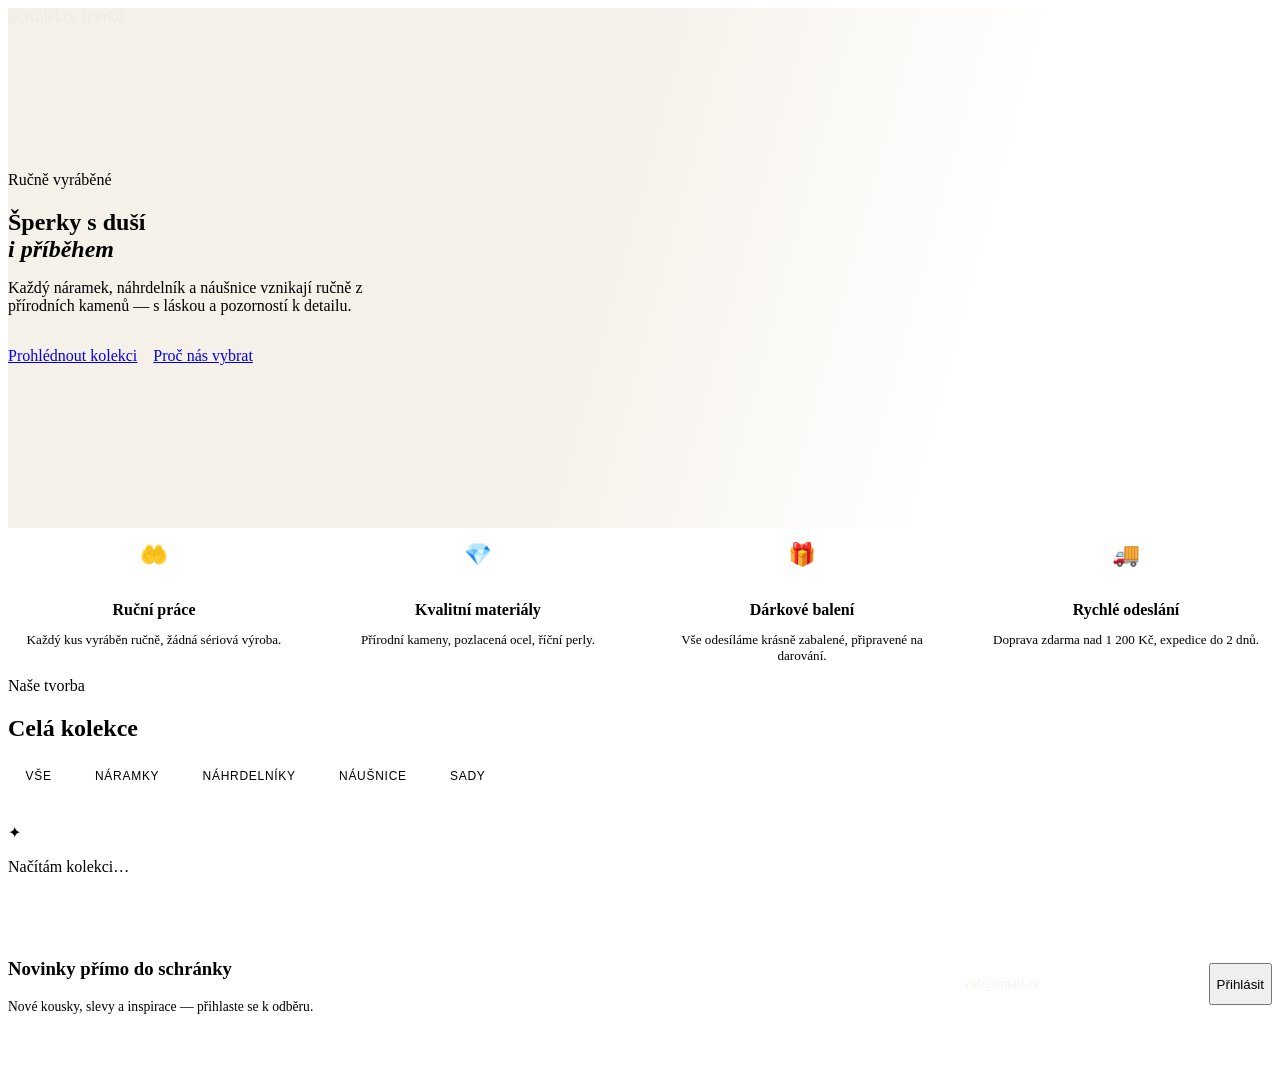
==== index.html @ 56732e5f "Add files via upload" ====
<!DOCTYPE html>
<html lang="cs">
<head>
  <meta charset="UTF-8">
  <meta name="viewport" content="width=device-width, initial-scale=1.0">
  <title>Korálky &amp; Šperky — Ručně vyráběné šperky</title>
  <meta name="description" content="Ručně vyráběné šperky z přírodních kamenů. Náramky, náhrdelníky, náušnice a sady.">
  <link rel="stylesheet" href="style.css">
  <style>
    /* ── Hero ── */
    .hero {
      position: relative;
      overflow: hidden;
      background: var(--sand);
      min-height: 520px;
      display: flex;
      align-items: center;
    }
    .hero::before {
      content: '';
      position: absolute;
      inset: 0;
      background: linear-gradient(105deg, rgba(245,240,232,.96) 45%, transparent 75%);
      z-index: 1;
    }
    .hero__bg {
      position: absolute;
      inset: 0;
      width: 100%; height: 100%;
      object-fit: cover;
      object-position: center right;
      opacity: .7;
    }
    .hero__content {
      position: relative;
      z-index: 2;
      max-width: 520px;
    }
    .hero__content h1 { margin-bottom: 1rem; }
    .hero__content p  { font-size: 1rem; margin-bottom: 2rem; max-width: 380px; }
    .hero__actions    { display: flex; gap: 1rem; flex-wrap: wrap; }

    /* ── Proč my ── */
    .why-grid {
      display: grid;
      grid-template-columns: repeat(auto-fit, minmax(200px, 1fr));
      gap: 2rem;
      text-align: center;
    }
    .why-item__icon {
      width: 52px; height: 52px;
      background: var(--sand);
      border-radius: 50%;
      display: flex; align-items: center; justify-content: center;
      margin: 0 auto 1rem;
      font-size: 1.4rem;
    }
    .why-item h4 { font-family: var(--font-serif); margin-bottom: .4rem; }
    .why-item p  { font-size: .82rem; color: var(--text-light); }

    /* ── Filters ── */
    .filters {
      display: flex;
      gap: .5rem;
      flex-wrap: wrap;
      margin-bottom: 2rem;
    }
    .filter-btn {
      padding: .45rem 1.1rem;
      border-radius: 2rem;
      border: 1px solid var(--border);
      background: var(--white);
      font-size: .75rem;
      font-weight: 500;
      letter-spacing: .06em;
      text-transform: uppercase;
      color: var(--text-mid);
      cursor: pointer;
      transition: all var(--transition);
    }
    .filter-btn:hover,
    .filter-btn.active {
      background: var(--gold);
      border-color: var(--gold);
      color: var(--white);
    }

    /* ── Out-of-stock overlay ── */
    .product-card--soldout .product-card__img::after {
      content: 'Vyprodáno';
      position: absolute;
      inset: 0;
      background: rgba(44,36,24,.45);
      display: flex; align-items: center; justify-content: center;
      color: var(--cream);
      font-size: .8rem;
      font-weight: 500;
      letter-spacing: .1em;
      text-transform: uppercase;
    }
    .product-card--soldout .btn { opacity: .5; cursor: not-allowed; pointer-events: none; }

    /* ── Newsletter strip ── */
    .newsletter {
      background: var(--text);
      color: var(--cream);
      padding: 3rem 0;
    }
    .newsletter-inner {
      display: flex;
      align-items: center;
      justify-content: space-between;
      gap: 2rem;
      flex-wrap: wrap;
    }
    .newsletter h3 { font-family: var(--font-serif); color: var(--sand); }
    .newsletter p  { color: var(--text-light); font-size: .85rem; }
    .newsletter-form {
      display: flex;
      gap: .5rem;
      flex-wrap: wrap;
    }
    .newsletter-form input {
      padding: .75rem 1rem;
      border: 1px solid rgba(255,255,255,.15);
      border-radius: var(--radius);
      background: rgba(255,255,255,.08);
      color: var(--cream);
      font-family: var(--font-sans);
      font-size: .85rem;
      min-width: 220px;
    }
    .newsletter-form input::placeholder { color: rgba(232,220,200,.4); }
    .newsletter-form input:focus {
      outline: none;
      border-color: var(--gold);
    }
  </style>
</head>
<body>

  <!-- Header (inject) -->
  <div id="site-header"></div>

  <main>
    <!-- Hero -->
    <section class="hero">
      <img class="hero__bg"
           src="https://images.unsplash.com/photo-1617038260897-41a1f14a8ca0?w=1200&q=80"
           alt="Kolekce šperků">
      <div class="container">
        <div class="hero__content">
          <span class="section-label">Ručně vyráběné</span>
          <h1>Šperky s&nbsp;duší<br><em>i příběhem</em></h1>
          <p>Každý náramek, náhrdelník a náušnice vznikají ručně z přírodních kamenů
             — s láskou a pozorností k&nbsp;detailu.</p>
          <div class="hero__actions">
            <a href="#kolekce" class="btn btn-primary btn-lg">Prohlédnout kolekci</a>
            <a href="#proc-my" class="btn btn-outline btn-lg">Proč nás vybrat</a>
          </div>
        </div>
      </div>
    </section>

    <!-- Proč my -->
    <section class="section--sm" id="proc-my" style="background:var(--white);">
      <div class="container">
        <div class="why-grid">
          <div class="why-item">
            <div class="why-item__icon">🤲</div>
            <h4>Ruční práce</h4>
            <p>Každý kus vyráběn ručně, žádná sériová výroba.</p>
          </div>
          <div class="why-item">
            <div class="why-item__icon">💎</div>
            <h4>Kvalitní materiály</h4>
            <p>Přírodní kameny, pozlacená ocel, říční perly.</p>
          </div>
          <div class="why-item">
            <div class="why-item__icon">🎁</div>
            <h4>Dárkové balení</h4>
            <p>Vše odesíláme krásně zabalené, připravené na darování.</p>
          </div>
          <div class="why-item">
            <div class="why-item__icon">🚚</div>
            <h4>Rychlé odeslání</h4>
            <p>Doprava zdarma nad 1 200 Kč, expedice do 2 dnů.</p>
          </div>
        </div>
      </div>
    </section>

    <!-- Kolekce -->
    <section class="section" id="kolekce">
      <div class="container">
        <div class="text-center mb-3">
          <span class="section-label">Naše tvorba</span>
          <h2>Celá kolekce</h2>
        </div>

        <!-- Filtry -->
        <div class="filters" id="filters">
          <button class="filter-btn active" data-filter="all">Vše</button>
          <button class="filter-btn" data-filter="Náramky">Náramky</button>
          <button class="filter-btn" data-filter="Náhrdelníky">Náhrdelníky</button>
          <button class="filter-btn" data-filter="Náušnice">Náušnice</button>
          <button class="filter-btn" data-filter="Sady">Sady</button>
        </div>

        <!-- Grid -->
        <div class="product-grid" id="product-grid">
          <div class="empty-state">
            <div class="empty-state__icon">✦</div>
            <p>Načítám kolekci…</p>
          </div>
        </div>
      </div>
    </section>

    <!-- Newsletter -->
    <section class="newsletter">
      <div class="container">
        <div class="newsletter-inner">
          <div>
            <h3>Novinky přímo do schránky</h3>
            <p>Nové kousky, slevy a inspirace — přihlaste se k odběru.</p>
          </div>
          <form class="newsletter-form" onsubmit="handleNewsletter(event)">
            <input type="email" placeholder="váš@email.cz" required>
            <button type="submit" class="btn btn-primary">Přihlásit</button>
          </form>
        </div>
      </div>
    </section>
  </main>

  <!-- Footer (inject) -->
  <div id="site-footer"></div>

  <script src="script.js"></script>
  <script>
    /* ── Inicializace kolekce ─────────────────────────────── */
    let allProducts = [];
    let activeFilter = 'all';

    async function initShop() {
      allProducts = await loadProducts();
      renderGrid(allProducts);
      initFilters();
    }

    function renderGrid(products) {
      const grid = document.getElementById('product-grid');
      if (!products.length) {
        grid.innerHTML = `
          <div class="empty-state" style="grid-column:1/-1">
            <div class="empty-state__icon">🔍</div>
            <h3>Žádné produkty nenalezeny</h3>
            <p>Zkuste jiný filtr.</p>
          </div>`;
        return;
      }

      grid.innerHTML = products.map(p => {
        const soldout = !p.inStock ? ' product-card--soldout' : '';
        const badge = p.badge
          ? `<span class="product-card__badge">${p.badge}</span>` : '';
        const btnDisabled = !p.inStock ? 'disabled' : '';

        return `
          <article class="product-card${soldout}">
            <a href="product.html?id=${p.id}" class="product-card__img">
              ${badge}
              <img src="${p.images?.[0] || 'img/placeholder.jpg'}"
                   alt="${p.name}" loading="lazy">
            </a>
            <div class="product-card__body">
              <p class="product-card__category">${p.category || ''}</p>
              <h3 class="product-card__name">
                <a href="product.html?id=${p.id}">${p.name}</a>
              </h3>
              <p class="product-card__price">${formatPrice(p.price)}</p>
              <button class="btn btn-primary btn-sm btn-full"
                      ${btnDisabled}
                      data-add-to-cart="${p.id}">
                ${p.inStock ? 'Do košíku' : 'Vyprodáno'}
              </button>
            </div>
          </article>`;
      }).join('');

      initProductCards();
    }

    function initFilters() {
      document.querySelectorAll('.filter-btn').forEach(btn => {
        btn.addEventListener('click', () => {
          document.querySelectorAll('.filter-btn').forEach(b => b.classList.remove('active'));
          btn.classList.add('active');
          activeFilter = btn.dataset.filter;

          const filtered = activeFilter === 'all'
            ? allProducts
            : allProducts.filter(p => p.category === activeFilter);
          renderGrid(filtered);
        });
      });
    }

    function handleNewsletter(e) {
      e.preventDefault();
      showToast('Děkujeme za přihlášení! 🌿', 'success');
      e.target.reset();
    }

    initShop();
  </script>
</body>
</html>
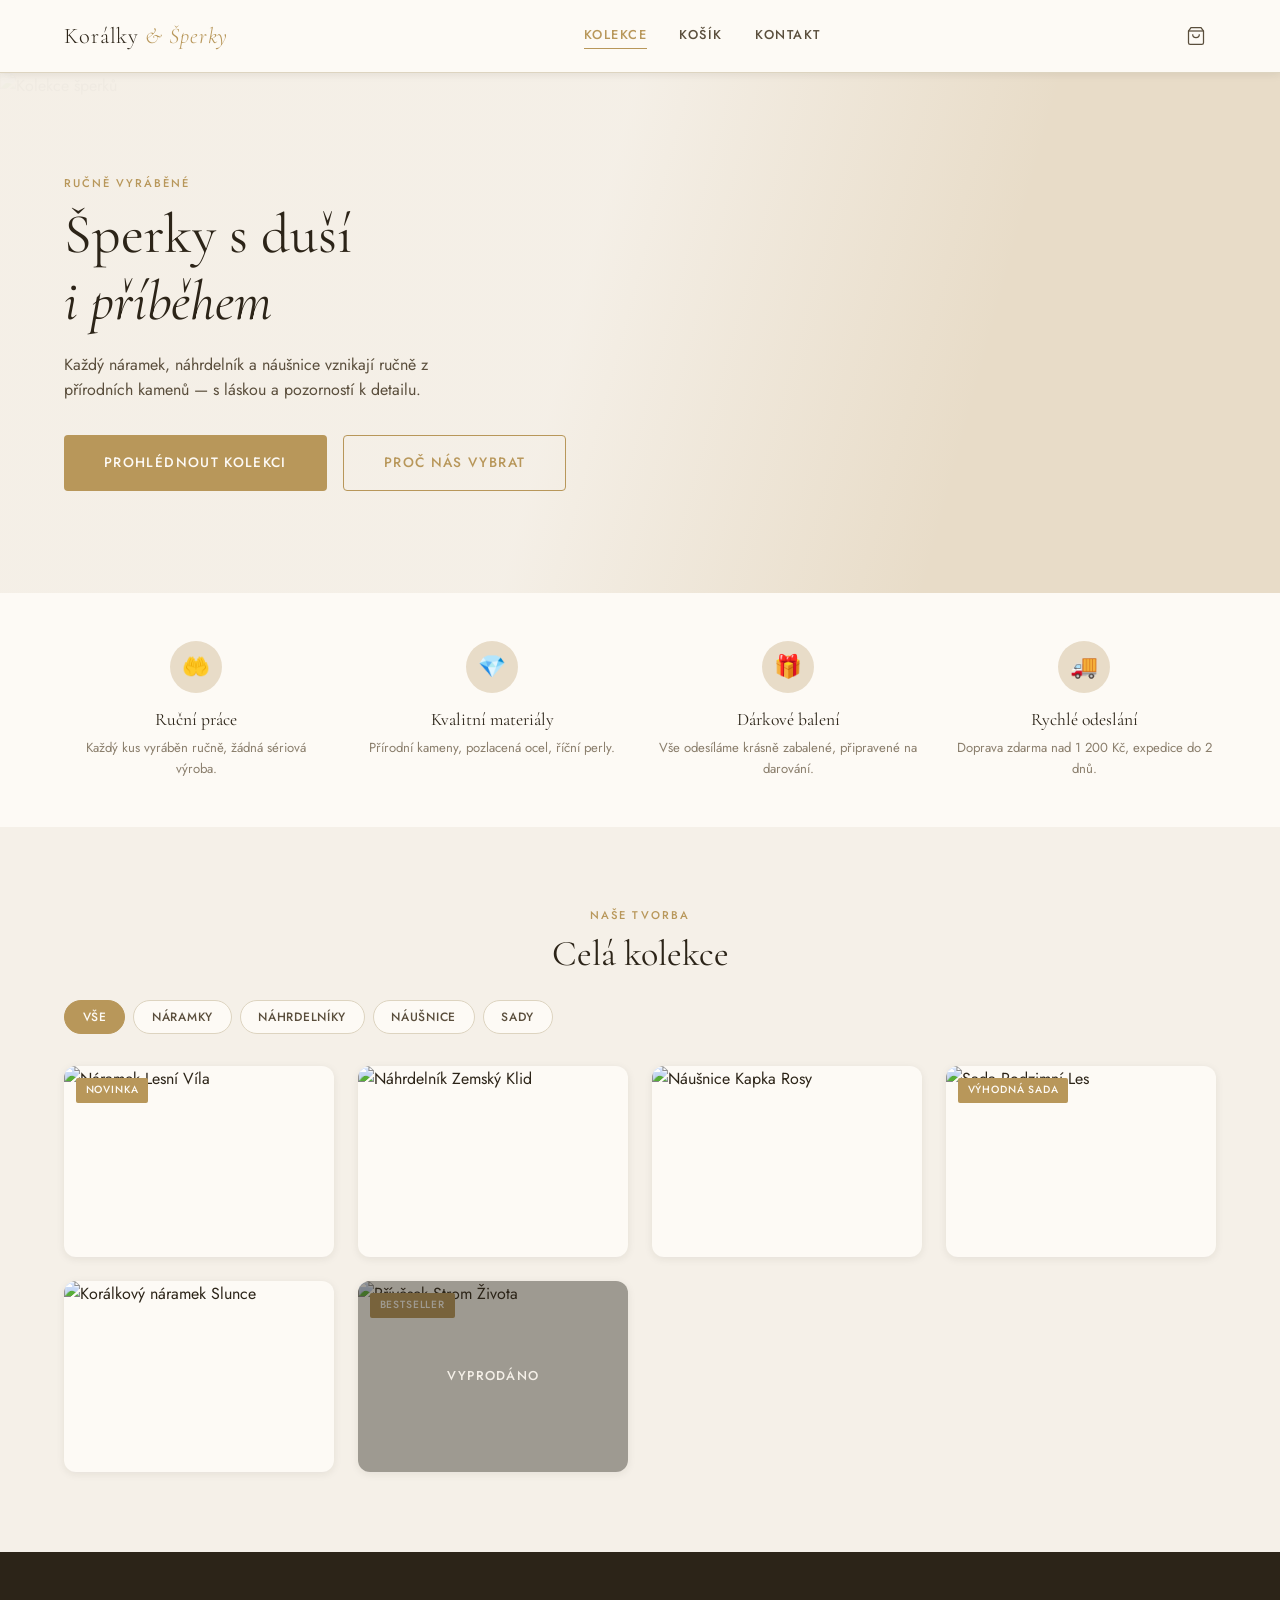
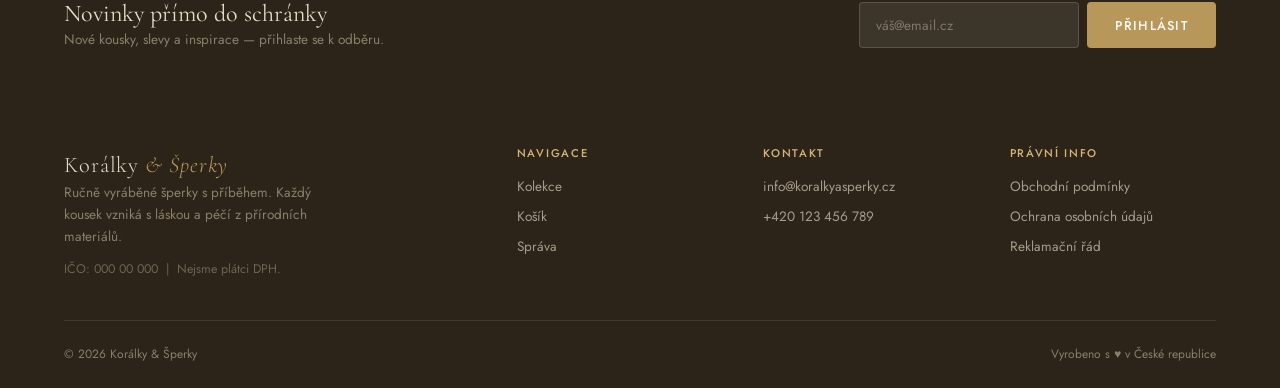
==== commit b841ed77: "Add files via upload" ====
--- a/index.html
+++ b/index.html
@@ -313,7 +313,7 @@
       e.target.reset();
     }
 
-    initShop();
+    document.addEventListener('DOMContentLoaded', initShop);
   </script>
 </body>
 </html>
--- a/style.css
+++ b/style.css
@@ -0,0 +1,633 @@
+/* ============================================================
+   KORÁLKY & ŠPERKY — Shared Stylesheet
+   Palette: cream / sand / sage-green / warm gold
+   ============================================================ */
+
+@import url('https://fonts.googleapis.com/css2?family=Cormorant+Garamond:ital,wght@0,300;0,400;0,600;1,300;1,400&family=Jost:wght@300;400;500&display=swap');
+
+/* ── CSS Variables ──────────────────────────────────────── */
+:root {
+  --cream:      #f5f0e8;
+  --sand:       #e8dcc8;
+  --sand-dark:  #d4c4a8;
+  --gold:       #b8975a;
+  --gold-light: #d4b47a;
+  --gold-dark:  #8a6e3a;
+  --sage:       #7a8c6e;
+  --sage-light: #a8b89a;
+  --text:       #2c2418;
+  --text-mid:   #5a4e3c;
+  --text-light: #8a7e6c;
+  --white:      #fdfaf5;
+  --border:     #ddd4c0;
+
+  --font-serif: 'Cormorant Garamond', Georgia, serif;
+  --font-sans:  'Jost', sans-serif;
+
+  --radius:     4px;
+  --radius-lg:  12px;
+  --shadow-sm:  0 2px 8px rgba(44,36,24,.08);
+  --shadow-md:  0 6px 24px rgba(44,36,24,.12);
+  --shadow-lg:  0 16px 48px rgba(44,36,24,.16);
+
+  --transition: .25s ease;
+  --max-w:      1200px;
+}
+
+/* ── Reset ──────────────────────────────────────────────── */
+*, *::before, *::after { box-sizing: border-box; margin: 0; padding: 0; }
+
+html { scroll-behavior: smooth; font-size: 16px; }
+
+body {
+  font-family: var(--font-sans);
+  background: var(--cream);
+  color: var(--text);
+  line-height: 1.6;
+  min-height: 100vh;
+  display: flex;
+  flex-direction: column;
+}
+
+img { display: block; max-width: 100%; }
+a  { color: inherit; text-decoration: none; }
+ul { list-style: none; }
+button { font-family: var(--font-sans); cursor: pointer; border: none; background: none; }
+
+/* ── Typography ─────────────────────────────────────────── */
+h1, h2, h3, h4 {
+  font-family: var(--font-serif);
+  font-weight: 400;
+  line-height: 1.2;
+  color: var(--text);
+}
+h1 { font-size: clamp(2rem, 5vw, 3.5rem); }
+h2 { font-size: clamp(1.5rem, 3vw, 2.25rem); }
+h3 { font-size: clamp(1.15rem, 2vw, 1.5rem); }
+h4 { font-size: 1.1rem; }
+
+p { color: var(--text-mid); font-size: .95rem; }
+
+.section-label {
+  font-family: var(--font-sans);
+  font-size: .7rem;
+  font-weight: 500;
+  letter-spacing: .18em;
+  text-transform: uppercase;
+  color: var(--gold);
+  display: block;
+  margin-bottom: .5rem;
+}
+
+/* ── Layout ─────────────────────────────────────────────── */
+.container {
+  width: 100%;
+  max-width: var(--max-w);
+  margin: 0 auto;
+  padding: 0 1.5rem;
+}
+
+main { flex: 1; }
+
+.section { padding: 5rem 0; }
+.section--sm { padding: 3rem 0; }
+
+/* ── Header ─────────────────────────────────────────────── */
+.site-header {
+  position: sticky;
+  top: 0;
+  z-index: 100;
+  background: var(--white);
+  border-bottom: 1px solid var(--border);
+  box-shadow: var(--shadow-sm);
+}
+
+.header-inner {
+  display: flex;
+  align-items: center;
+  justify-content: space-between;
+  height: 72px;
+  gap: 2rem;
+}
+
+.logo {
+  font-family: var(--font-serif);
+  font-size: 1.4rem;
+  font-weight: 300;
+  color: var(--text);
+  letter-spacing: .04em;
+  white-space: nowrap;
+}
+.logo span { color: var(--gold); font-style: italic; }
+
+.main-nav { display: flex; gap: 2rem; }
+
+.main-nav a {
+  font-size: .8rem;
+  font-weight: 500;
+  letter-spacing: .12em;
+  text-transform: uppercase;
+  color: var(--text-mid);
+  transition: color var(--transition);
+  position: relative;
+  padding-bottom: 2px;
+}
+.main-nav a::after {
+  content: '';
+  position: absolute;
+  bottom: -2px; left: 0;
+  width: 0; height: 1px;
+  background: var(--gold);
+  transition: width var(--transition);
+}
+.main-nav a:hover,
+.main-nav a.active { color: var(--gold); }
+.main-nav a:hover::after,
+.main-nav a.active::after { width: 100%; }
+
+.header-actions { display: flex; align-items: center; gap: 1rem; }
+
+.icon-btn {
+  width: 40px; height: 40px;
+  border-radius: 50%;
+  display: flex; align-items: center; justify-content: center;
+  color: var(--text-mid);
+  transition: background var(--transition), color var(--transition);
+  position: relative;
+}
+.icon-btn:hover { background: var(--sand); color: var(--gold); }
+
+.cart-count {
+  position: absolute;
+  top: 2px; right: 2px;
+  width: 16px; height: 16px;
+  background: var(--gold);
+  color: var(--white);
+  border-radius: 50%;
+  font-size: .6rem;
+  font-weight: 500;
+  display: none;
+  align-items: center;
+  justify-content: center;
+}
+.cart-count.visible { display: flex; }
+
+/* ── Footer ─────────────────────────────────────────────── */
+.site-footer {
+  background: var(--text);
+  color: var(--sand);
+  padding: 3rem 0 1.5rem;
+  margin-top: auto;
+}
+
+.footer-grid {
+  display: grid;
+  grid-template-columns: 2fr 1fr 1fr 1fr;
+  gap: 2.5rem;
+  padding-bottom: 2.5rem;
+  border-bottom: 1px solid rgba(255,255,255,.1);
+  margin-bottom: 1.5rem;
+}
+
+.footer-brand .logo { color: var(--sand); margin-bottom: .75rem; }
+.footer-brand p { color: var(--text-light); font-size: .85rem; max-width: 260px; }
+
+.footer-col h4 {
+  font-family: var(--font-sans);
+  font-size: .7rem;
+  font-weight: 500;
+  letter-spacing: .15em;
+  text-transform: uppercase;
+  color: var(--gold-light);
+  margin-bottom: 1rem;
+}
+.footer-col a {
+  display: block;
+  font-size: .85rem;
+  color: rgba(232,220,200,.65);
+  margin-bottom: .5rem;
+  transition: color var(--transition);
+}
+.footer-col a:hover { color: var(--sand); }
+
+.footer-bottom {
+  display: flex;
+  justify-content: space-between;
+  align-items: center;
+  font-size: .75rem;
+  color: var(--text-light);
+}
+
+/* ── Buttons ─────────────────────────────────────────────── */
+.btn {
+  display: inline-flex;
+  align-items: center;
+  justify-content: center;
+  gap: .5rem;
+  padding: .75rem 1.75rem;
+  border-radius: var(--radius);
+  font-size: .8rem;
+  font-weight: 500;
+  letter-spacing: .1em;
+  text-transform: uppercase;
+  transition: all var(--transition);
+  cursor: pointer;
+  border: none;
+  font-family: var(--font-sans);
+  white-space: nowrap;
+}
+
+.btn-primary {
+  background: var(--gold);
+  color: var(--white);
+}
+.btn-primary:hover {
+  background: var(--gold-dark);
+  box-shadow: var(--shadow-md);
+  transform: translateY(-1px);
+}
+
+.btn-outline {
+  background: transparent;
+  color: var(--gold);
+  border: 1px solid var(--gold);
+}
+.btn-outline:hover {
+  background: var(--gold);
+  color: var(--white);
+}
+
+.btn-dark {
+  background: var(--text);
+  color: var(--cream);
+}
+.btn-dark:hover {
+  background: var(--gold-dark);
+  color: var(--white);
+}
+
+.btn-sm { padding: .5rem 1.2rem; font-size: .75rem; }
+.btn-lg { padding: 1rem 2.5rem; font-size: .85rem; }
+.btn-full { width: 100%; }
+
+.btn:disabled {
+  opacity: .5;
+  cursor: not-allowed;
+  transform: none !important;
+}
+
+/* ── Product Card ────────────────────────────────────────── */
+.product-card {
+  background: var(--white);
+  border-radius: var(--radius-lg);
+  overflow: hidden;
+  box-shadow: var(--shadow-sm);
+  transition: box-shadow var(--transition), transform var(--transition);
+  position: relative;
+}
+.product-card:hover {
+  box-shadow: var(--shadow-md);
+  transform: translateY(-4px);
+}
+
+.product-card__img {
+  position: relative;
+  overflow: hidden;
+  aspect-ratio: 1 / 1;
+  background: var(--sand);
+}
+.product-card__img img {
+  width: 100%; height: 100%;
+  object-fit: cover;
+  transition: transform .5s ease;
+}
+.product-card:hover .product-card__img img { transform: scale(1.06); }
+
+.product-card__badge {
+  position: absolute;
+  top: .75rem; left: .75rem;
+  background: var(--gold);
+  color: var(--white);
+  font-size: .65rem;
+  font-weight: 500;
+  letter-spacing: .08em;
+  text-transform: uppercase;
+  padding: .25rem .6rem;
+  border-radius: 2px;
+}
+
+.product-card__wishlist {
+  position: absolute;
+  top: .75rem; right: .75rem;
+  width: 32px; height: 32px;
+  background: var(--white);
+  border-radius: 50%;
+  display: flex; align-items: center; justify-content: center;
+  color: var(--text-light);
+  box-shadow: var(--shadow-sm);
+  transition: color var(--transition);
+}
+.product-card__wishlist:hover { color: #c0392b; }
+
+.product-card__body { padding: 1.1rem 1.25rem 1.25rem; }
+
+.product-card__category {
+  font-size: .68rem;
+  letter-spacing: .12em;
+  text-transform: uppercase;
+  color: var(--sage);
+  margin-bottom: .3rem;
+}
+.product-card__name {
+  font-family: var(--font-serif);
+  font-size: 1.15rem;
+  margin-bottom: .5rem;
+  color: var(--text);
+}
+.product-card__price {
+  font-size: 1rem;
+  font-weight: 500;
+  color: var(--gold-dark);
+  margin-bottom: 1rem;
+}
+
+/* ── Product Grid ────────────────────────────────────────── */
+.product-grid {
+  display: grid;
+  grid-template-columns: repeat(auto-fill, minmax(240px, 1fr));
+  gap: 1.5rem;
+}
+
+/* ── Form Elements ───────────────────────────────────────── */
+.form-group { margin-bottom: 1.25rem; }
+
+.form-label {
+  display: block;
+  font-size: .75rem;
+  font-weight: 500;
+  letter-spacing: .08em;
+  text-transform: uppercase;
+  color: var(--text-mid);
+  margin-bottom: .4rem;
+}
+
+.form-input,
+.form-select,
+.form-textarea {
+  width: 100%;
+  padding: .75rem 1rem;
+  border: 1px solid var(--border);
+  border-radius: var(--radius);
+  background: var(--white);
+  color: var(--text);
+  font-family: var(--font-sans);
+  font-size: .9rem;
+  transition: border-color var(--transition), box-shadow var(--transition);
+  appearance: none;
+}
+.form-input:focus,
+.form-select:focus,
+.form-textarea:focus {
+  outline: none;
+  border-color: var(--gold);
+  box-shadow: 0 0 0 3px rgba(184,151,90,.12);
+}
+
+.form-textarea { resize: vertical; min-height: 100px; }
+
+.form-select {
+  background-image: url("data:image/svg+xml,%3Csvg xmlns='http://www.w3.org/2000/svg' width='12' height='8' viewBox='0 0 12 8'%3E%3Cpath d='M1 1l5 5 5-5' stroke='%238a7e6c' stroke-width='1.5' fill='none' stroke-linecap='round'/%3E%3C/svg%3E");
+  background-repeat: no-repeat;
+  background-position: right 1rem center;
+  padding-right: 2.5rem;
+}
+
+.form-row {
+  display: grid;
+  grid-template-columns: 1fr 1fr;
+  gap: 1rem;
+}
+
+/* ── Qty Stepper ─────────────────────────────────────────── */
+.qty-stepper {
+  display: inline-flex;
+  align-items: center;
+  border: 1px solid var(--border);
+  border-radius: var(--radius);
+  overflow: hidden;
+}
+.qty-stepper button {
+  width: 36px; height: 36px;
+  display: flex; align-items: center; justify-content: center;
+  background: var(--sand);
+  color: var(--text-mid);
+  font-size: 1.1rem;
+  transition: background var(--transition);
+}
+.qty-stepper button:hover { background: var(--sand-dark); }
+.qty-stepper input {
+  width: 48px;
+  text-align: center;
+  border: none;
+  border-left: 1px solid var(--border);
+  border-right: 1px solid var(--border);
+  background: var(--white);
+  font-family: var(--font-sans);
+  font-size: .9rem;
+  color: var(--text);
+  -moz-appearance: textfield;
+}
+.qty-stepper input::-webkit-outer-spin-button,
+.qty-stepper input::-webkit-inner-spin-button { -webkit-appearance: none; }
+
+/* ── Breadcrumb ──────────────────────────────────────────── */
+.breadcrumb {
+  display: flex;
+  align-items: center;
+  gap: .5rem;
+  font-size: .78rem;
+  color: var(--text-light);
+  padding: 1.25rem 0;
+}
+.breadcrumb a { color: var(--text-light); transition: color var(--transition); }
+.breadcrumb a:hover { color: var(--gold); }
+.breadcrumb span { color: var(--text-mid); }
+
+/* ── Toast Notification ──────────────────────────────────── */
+.toast-container {
+  position: fixed;
+  bottom: 2rem; right: 2rem;
+  z-index: 999;
+  display: flex;
+  flex-direction: column;
+  gap: .75rem;
+}
+.toast {
+  background: var(--text);
+  color: var(--cream);
+  padding: .875rem 1.25rem;
+  border-radius: var(--radius);
+  box-shadow: var(--shadow-lg);
+  font-size: .85rem;
+  display: flex;
+  align-items: center;
+  gap: .75rem;
+  min-width: 240px;
+  animation: toastIn .3s ease forwards;
+}
+.toast--success { border-left: 3px solid var(--sage); }
+.toast--error   { border-left: 3px solid #c0392b; }
+.toast.removing { animation: toastOut .3s ease forwards; }
+
+@keyframes toastIn  { from { opacity: 0; transform: translateX(2rem); } to { opacity: 1; transform: none; } }
+@keyframes toastOut { to   { opacity: 0; transform: translateX(2rem); } }
+
+/* ── Empty State ─────────────────────────────────────────── */
+.empty-state {
+  text-align: center;
+  padding: 5rem 1rem;
+}
+.empty-state__icon {
+  font-size: 3rem;
+  margin-bottom: 1rem;
+  opacity: .4;
+}
+.empty-state h3 {
+  font-family: var(--font-serif);
+  margin-bottom: .5rem;
+}
+.empty-state p { color: var(--text-light); margin-bottom: 1.5rem; }
+
+/* ── Page Banner ─────────────────────────────────────────── */
+.page-banner {
+  background: var(--sand);
+  padding: 3rem 0;
+  text-align: center;
+  border-bottom: 1px solid var(--border);
+}
+.page-banner h1 { margin-bottom: .5rem; }
+.page-banner p  { color: var(--text-light); }
+
+/* ── Divider ─────────────────────────────────────────────── */
+.divider {
+  display: flex;
+  align-items: center;
+  gap: 1rem;
+  color: var(--text-light);
+  font-size: .75rem;
+  letter-spacing: .1em;
+  text-transform: uppercase;
+  margin: 2rem 0;
+}
+.divider::before, .divider::after {
+  content: '';
+  flex: 1;
+  height: 1px;
+  background: var(--border);
+}
+
+/* ── Hamburger Menu ──────────────────────────────────────── */
+.hamburger {
+  display: none;
+  flex-direction: column;
+  justify-content: center;
+  gap: 5px;
+  width: 40px;
+  height: 40px;
+  cursor: pointer;
+  background: none;
+  border: none;
+  padding: 8px;
+  border-radius: var(--radius);
+  transition: background var(--transition);
+}
+.hamburger:hover { background: var(--sand); }
+.hamburger span {
+  display: block;
+  height: 1.5px;
+  background: var(--text);
+  border-radius: 2px;
+  transition: all .3s ease;
+  transform-origin: center;
+}
+.hamburger.open span:nth-child(1) { transform: translateY(6.5px) rotate(45deg); }
+.hamburger.open span:nth-child(2) { opacity: 0; transform: scaleX(0); }
+.hamburger.open span:nth-child(3) { transform: translateY(-6.5px) rotate(-45deg); }
+
+/* Mobile nav overlay */
+.mobile-nav {
+  display: none;
+  position: fixed;
+  inset: 72px 0 0 0;
+  background: var(--white);
+  z-index: 99;
+  flex-direction: column;
+  padding: 1.5rem;
+  gap: .25rem;
+  border-top: 1px solid var(--border);
+  box-shadow: var(--shadow-lg);
+  animation: slideDown .25s ease;
+}
+.mobile-nav.open { display: flex; }
+.mobile-nav a {
+  padding: .875rem 1rem;
+  font-size: .9rem;
+  font-weight: 500;
+  color: var(--text-mid);
+  border-radius: var(--radius);
+  transition: background var(--transition), color var(--transition);
+  letter-spacing: .04em;
+}
+.mobile-nav a:hover,
+.mobile-nav a.active {
+  background: var(--sand);
+  color: var(--gold);
+}
+.mobile-nav .divider-line {
+  height: 1px;
+  background: var(--border);
+  margin: .5rem 0;
+}
+
+@keyframes slideDown {
+  from { opacity: 0; transform: translateY(-8px); }
+  to   { opacity: 1; transform: none; }
+}
+
+/* Scrollbar ───────────────────────────────────────────────── */
+::-webkit-scrollbar { width: 6px; }
+::-webkit-scrollbar-track { background: var(--cream); }
+::-webkit-scrollbar-thumb { background: var(--sand-dark); border-radius: 3px; }
+::-webkit-scrollbar-thumb:hover { background: var(--gold); }
+
+/* ── Utility Classes ─────────────────────────────────────── */
+.text-center { text-align: center; }
+.text-gold   { color: var(--gold); }
+.text-sage   { color: var(--sage); }
+.mt-1 { margin-top: .5rem; }
+.mt-2 { margin-top: 1rem; }
+.mt-3 { margin-top: 1.5rem; }
+.mb-1 { margin-bottom: .5rem; }
+.mb-2 { margin-bottom: 1rem; }
+.mb-3 { margin-bottom: 1.5rem; }
+.hidden { display: none !important; }
+
+/* ── Responsive ──────────────────────────────────────────── */
+@media (max-width: 768px) {
+  .main-nav { display: none; }
+  .hamburger { display: flex; }
+
+  .footer-grid {
+    grid-template-columns: 1fr 1fr;
+    gap: 1.5rem;
+  }
+
+  .form-row { grid-template-columns: 1fr; }
+
+  .product-grid { grid-template-columns: repeat(2, 1fr); gap: 1rem; }
+}
+
+@media (max-width: 480px) {
+  .product-grid { grid-template-columns: 1fr; }
+  .container { padding: 0 1rem; }
+}
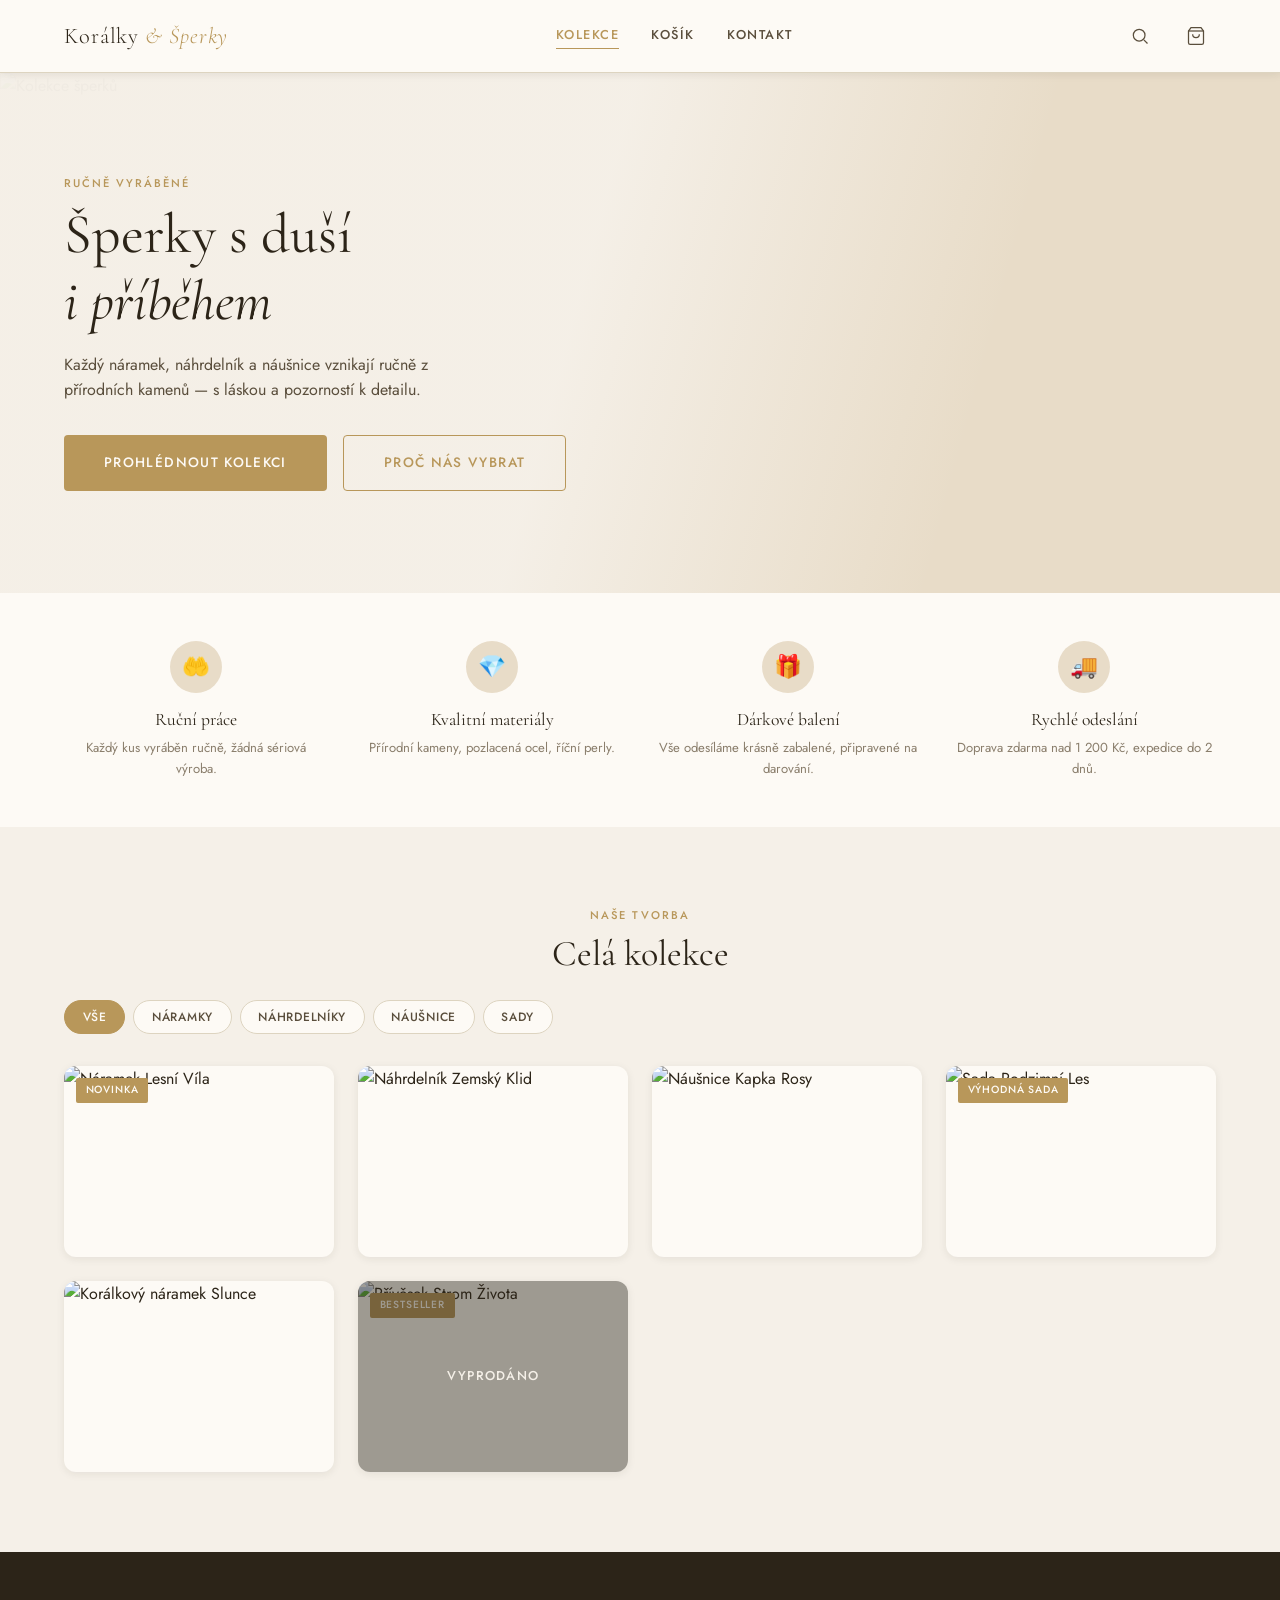
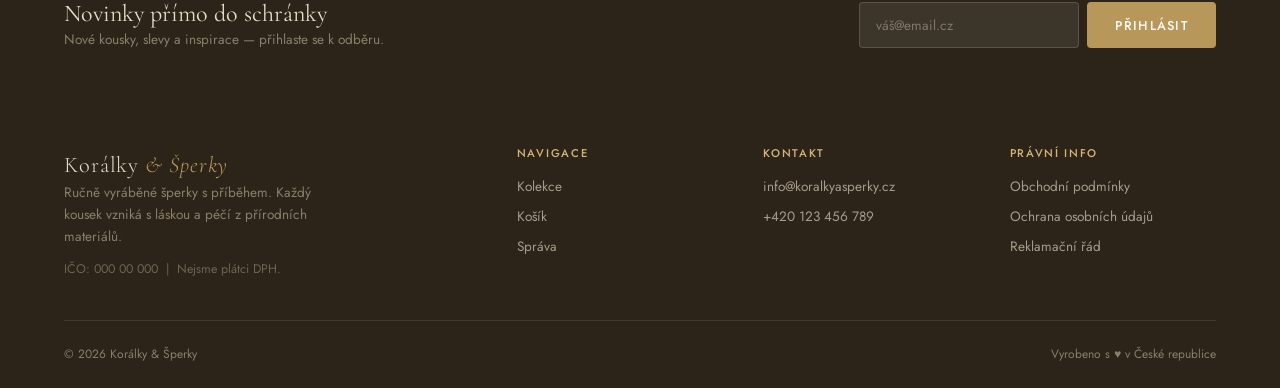
==== commit 6f9bdcc7: "Add files via upload" ====
--- a/index.html
+++ b/index.html
@@ -6,6 +6,13 @@
   <title>Korálky &amp; Šperky — Ručně vyráběné šperky</title>
   <meta name="description" content="Ručně vyráběné šperky z přírodních kamenů. Náramky, náhrdelníky, náušnice a sady.">
   <link rel="stylesheet" href="style.css">
+  <link rel="icon" type="image/svg+xml" href="favicon.svg">
+  <meta property="og:type"        content="website">
+  <meta property="og:title"       content="Korálky & Šperky — Ručně vyráběné šperky">
+  <meta property="og:description" content="Ručně vyráběné šperky z přírodních kamenů. Náramky, náhrdelníky, náušnice a sady.">
+  <meta property="og:image"       content="https://images.unsplash.com/photo-1617038260897-41a1f14a8ca0?w=1200&q=80">
+  <meta property="og:locale"      content="cs_CZ">
+  <meta name="twitter:card"       content="summary_large_image">
   <style>
     /* ── Hero ── */
     .hero {
@@ -147,7 +154,9 @@
     <section class="hero">
       <img class="hero__bg"
            src="https://images.unsplash.com/photo-1617038260897-41a1f14a8ca0?w=1200&q=80"
-           alt="Kolekce šperků">
+           alt="Kolekce šperků"
+           loading="eager"
+           fetchpriority="high">
       <div class="container">
         <div class="hero__content">
           <span class="section-label">Ručně vyráběné</span>
@@ -225,8 +234,15 @@
             <h3>Novinky přímo do schránky</h3>
             <p>Nové kousky, slevy a inspirace — přihlaste se k odběru.</p>
           </div>
-          <form class="newsletter-form" onsubmit="handleNewsletter(event)">
-            <input type="email" placeholder="váš@email.cz" required>
+          <!-- Newsletter odesílá na Formspree — stejné ID jako objednávky -->
+          <!-- Pro oddělený formulář: vytvořte nový endpoint na formspree.io -->
+          <form class="newsletter-form"
+                action="https://formspree.io/f/mnjwzlpl"
+                method="POST"
+                onsubmit="handleNewsletter(event)">
+            <input type="hidden" name="_subject" value="Nový odběratel newsletteru">
+            <input type="hidden" name="type" value="newsletter">
+            <input type="email" name="email" placeholder="váš@email.cz" required>
             <button type="submit" class="btn btn-primary">Přihlásit</button>
           </form>
         </div>
@@ -307,10 +323,31 @@
       });
     }
 
-    function handleNewsletter(e) {
+    async function handleNewsletter(e) {
       e.preventDefault();
-      showToast('Děkujeme za přihlášení! 🌿', 'success');
-      e.target.reset();
+      const form = e.target;
+      const btn = form.querySelector('button[type="submit"]');
+      btn.textContent = 'Odesílám…';
+      btn.disabled = true;
+
+      try {
+        const res = await fetch(form.action, {
+          method: 'POST',
+          body: new FormData(form),
+          headers: { 'Accept': 'application/json' }
+        });
+        if (res.ok) {
+          showToast('Děkujeme za přihlášení! 🌿', 'success');
+          form.reset();
+        } else {
+          showToast('Něco se pokazilo, zkuste to znovu.', 'error');
+        }
+      } catch {
+        showToast('Chyba připojení, zkuste to znovu.', 'error');
+      } finally {
+        btn.textContent = 'Přihlásit';
+        btn.disabled = false;
+      }
     }
 
     document.addEventListener('DOMContentLoaded', initShop);
--- a/style.css
+++ b/style.css
@@ -631,3 +631,94 @@
   .product-grid { grid-template-columns: 1fr; }
   .container { padding: 0 1rem; }
 }
+
+/* ── Search overlay ─────────────────────────────────────── */
+#search-overlay {
+  position: fixed;
+  inset: 0;
+  background: rgba(44,36,24,.6);
+  z-index: 999;
+  display: none;
+  align-items: flex-start;
+  justify-content: center;
+  padding-top: 6rem;
+  backdrop-filter: blur(4px);
+}
+#search-overlay.open { display: flex; }
+
+.search-modal {
+  background: var(--white);
+  border-radius: var(--radius-lg);
+  width: 100%;
+  max-width: 560px;
+  margin: 0 1rem;
+  box-shadow: var(--shadow-lg);
+  overflow: hidden;
+  animation: slideDown .2s ease;
+}
+
+@keyframes slideDown {
+  from { opacity: 0; transform: translateY(-16px); }
+  to   { opacity: 1; transform: translateY(0); }
+}
+
+.search-modal__header {
+  display: flex;
+  align-items: center;
+  padding: 1rem 1.25rem;
+  border-bottom: 1px solid var(--border);
+  gap: .75rem;
+}
+
+.search-modal__header input {
+  flex: 1;
+  border: none;
+  background: none;
+  font-family: var(--font-sans);
+  font-size: 1rem;
+  color: var(--text);
+  outline: none;
+}
+.search-modal__header input::placeholder { color: var(--text-light); }
+
+.search-result {
+  display: flex;
+  align-items: center;
+  gap: 1rem;
+  padding: .875rem 1.25rem;
+  transition: background var(--transition);
+  border-bottom: 1px solid var(--border);
+}
+.search-result:last-child { border-bottom: none; }
+.search-result:hover { background: var(--cream); }
+.search-result img {
+  width: 48px; height: 48px;
+  object-fit: cover;
+  border-radius: var(--radius);
+  background: var(--sand);
+  flex-shrink: 0;
+}
+.search-result > div { flex: 1; }
+.search-result__name {
+  display: block;
+  font-size: .9rem;
+  color: var(--text);
+  font-weight: 500;
+}
+.search-result__cat {
+  display: block;
+  font-size: .75rem;
+  color: var(--text-light);
+}
+.search-result__price {
+  font-family: var(--font-serif);
+  font-size: 1rem;
+  color: var(--gold-dark);
+  white-space: nowrap;
+}
+.search-hint {
+  padding: 1.5rem 1.25rem;
+  font-size: .85rem;
+  color: var(--text-light);
+  text-align: center;
+}
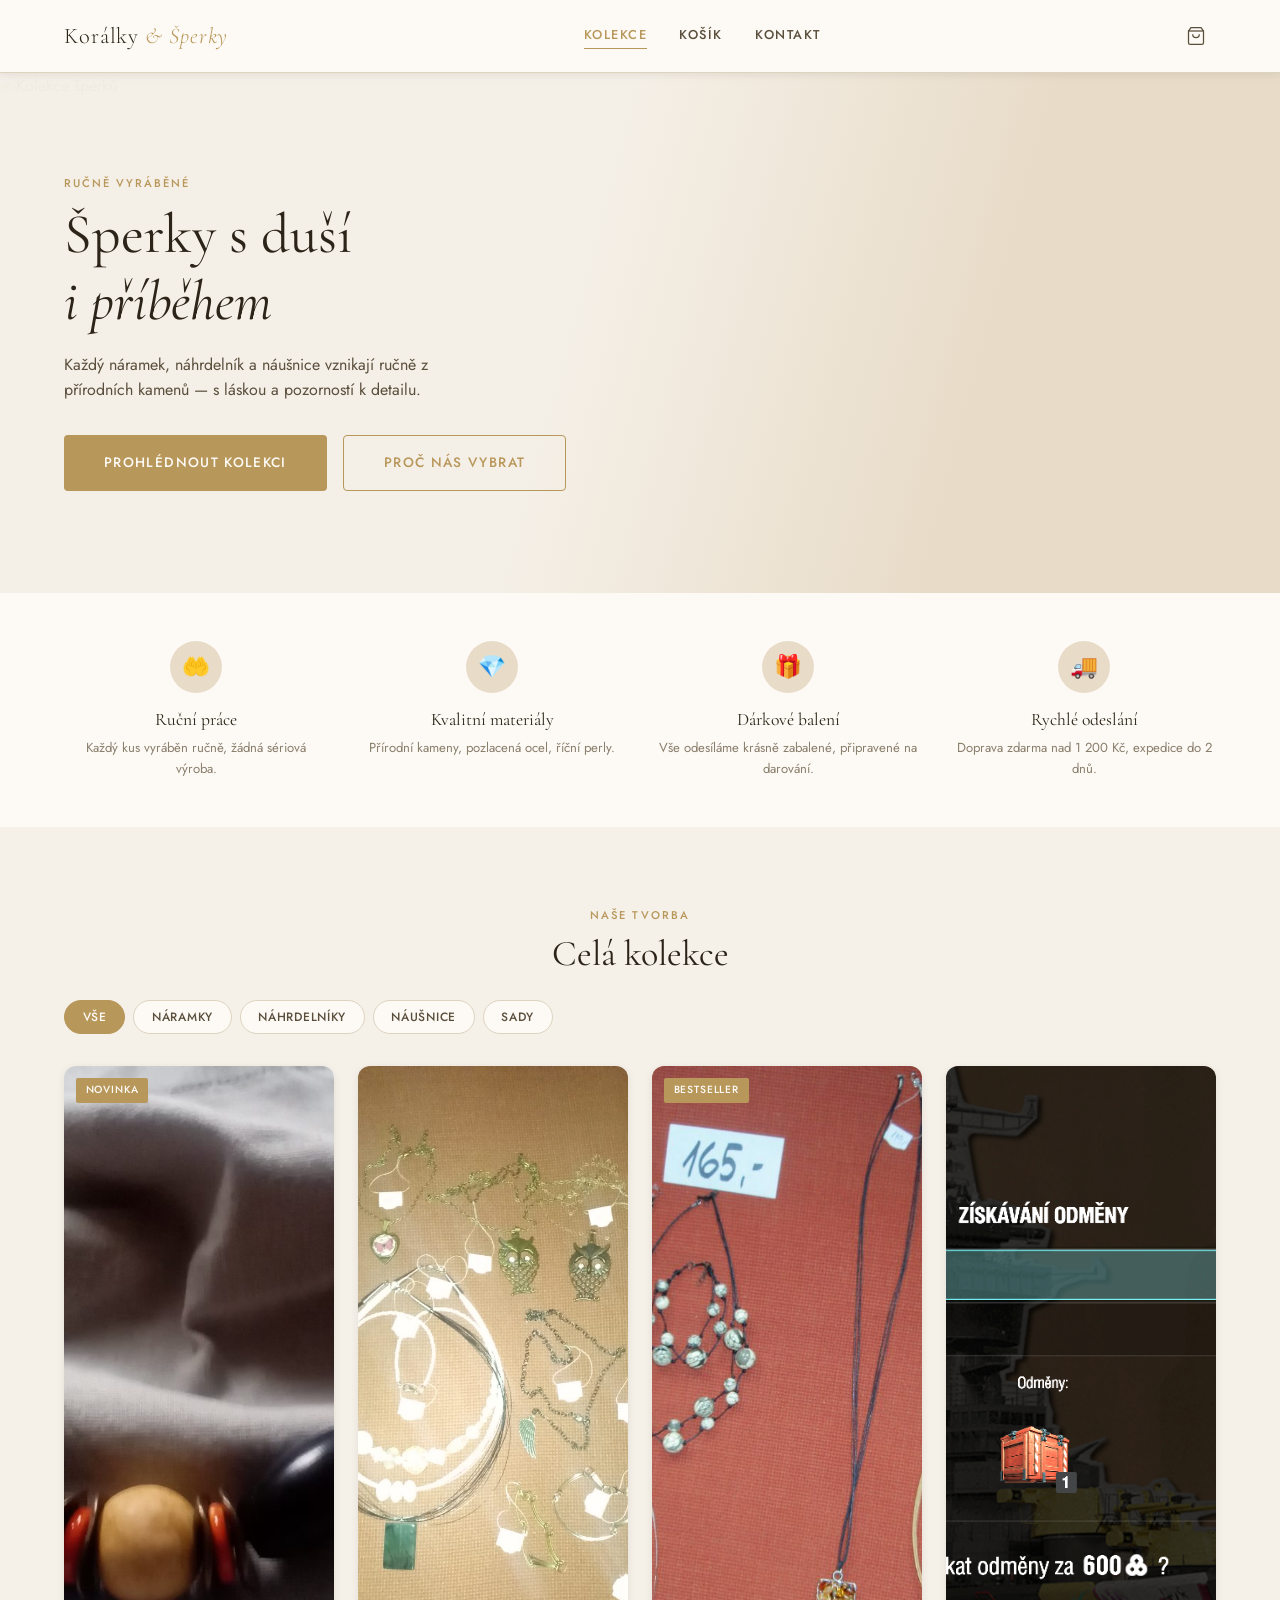
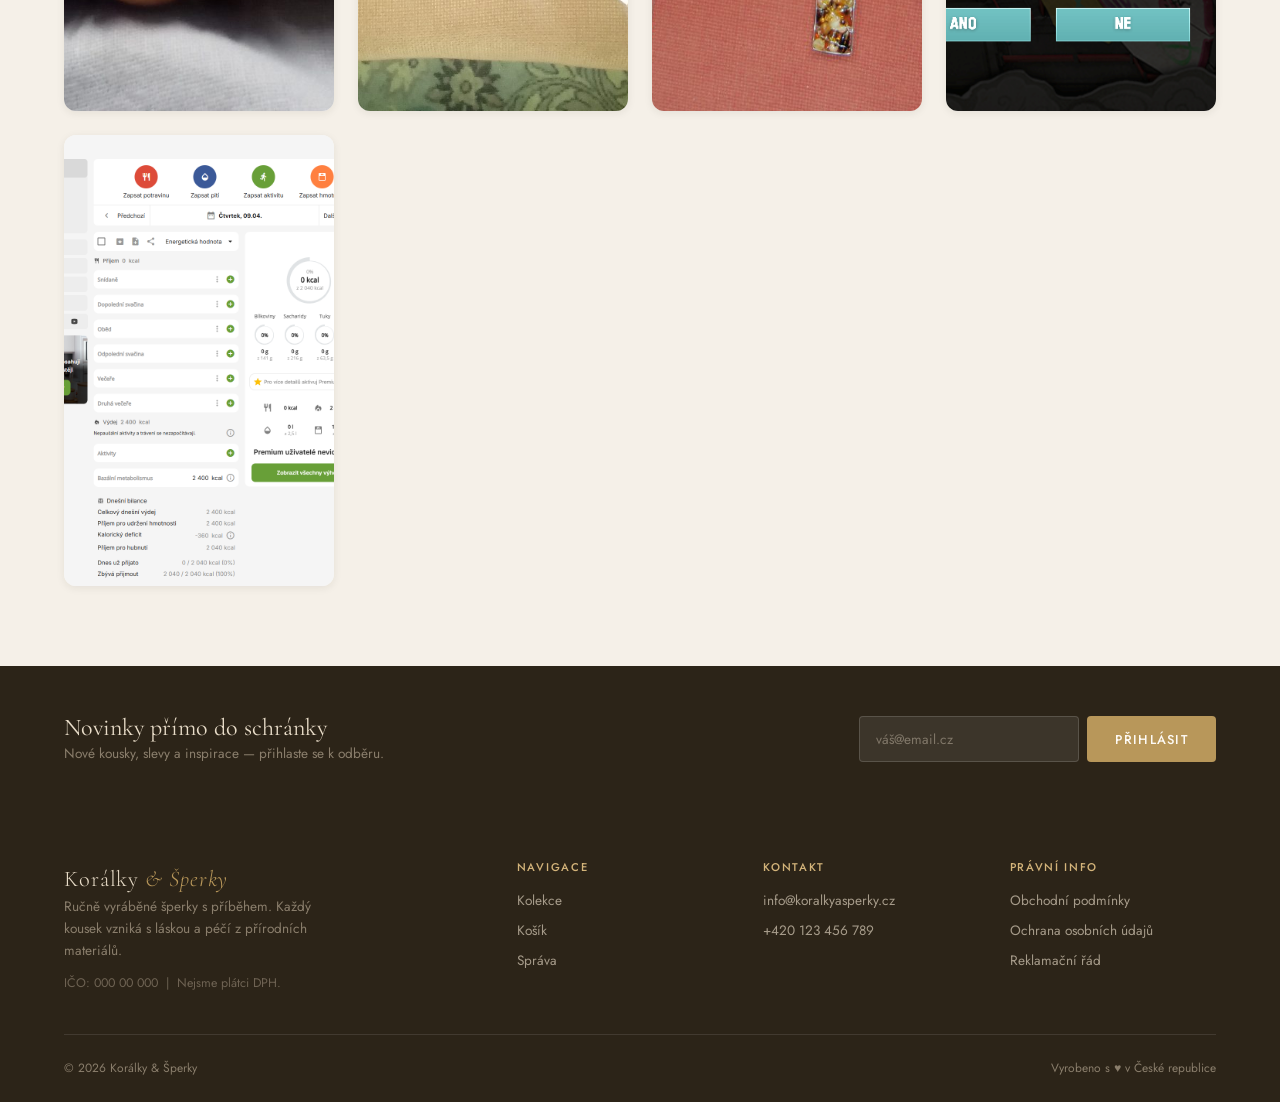
==== commit 2500d9aa: "Add files via upload" ====
--- a/index.html
+++ b/index.html
@@ -107,6 +107,22 @@
     }
     .product-card--soldout .btn { opacity: .5; cursor: not-allowed; pointer-events: none; }
 
+    /* ── Placeholder pro produkty bez fotky ── */
+    .product-card__img img[src=""] ,
+    .product-card__img img:not([src]) {
+      visibility: hidden;
+    }
+    .product-card__img--noimg {
+      background: var(--sand);
+      display: flex;
+      align-items: center;
+      justify-content: center;
+      min-height: 220px;
+      color: var(--text-light);
+      font-size: 2rem;
+      opacity: .4;
+    }
+
     /* ── Newsletter strip ── */
     .newsletter {
       background: var(--text);
@@ -234,8 +250,6 @@
             <h3>Novinky přímo do schránky</h3>
             <p>Nové kousky, slevy a inspirace — přihlaste se k odběru.</p>
           </div>
-          <!-- Newsletter odesílá na Formspree — stejné ID jako objednávky -->
-          <!-- Pro oddělený formulář: vytvořte nový endpoint na formspree.io -->
           <form class="newsletter-form"
                 action="https://formspree.io/f/mnjwzlpl"
                 method="POST"
@@ -282,13 +296,18 @@
         const badge = p.badge
           ? `<span class="product-card__badge">${p.badge}</span>` : '';
         const btnDisabled = !p.inStock ? 'disabled' : '';
+        /* Obrázek: pokud produkt nemá fotku, zobraz CSS placeholder místo broken image */
+        const imgSrc = p.images?.[0] || p.image || '';
+        const imgHtml = imgSrc
+          ? `<img src="${imgSrc}" alt="${p.name}" loading="lazy"
+                  onerror="this.style.visibility='hidden'">`
+          : `<div class="product-card__img--noimg">◻</div>`;
 
         return `
           <article class="product-card${soldout}">
             <a href="product.html?id=${p.id}" class="product-card__img">
               ${badge}
-              <img src="${p.images?.[0] || 'img/placeholder.jpg'}"
-                   alt="${p.name}" loading="lazy">
+              ${imgHtml}
             </a>
             <div class="product-card__body">
               <p class="product-card__category">${p.category || ''}</p>
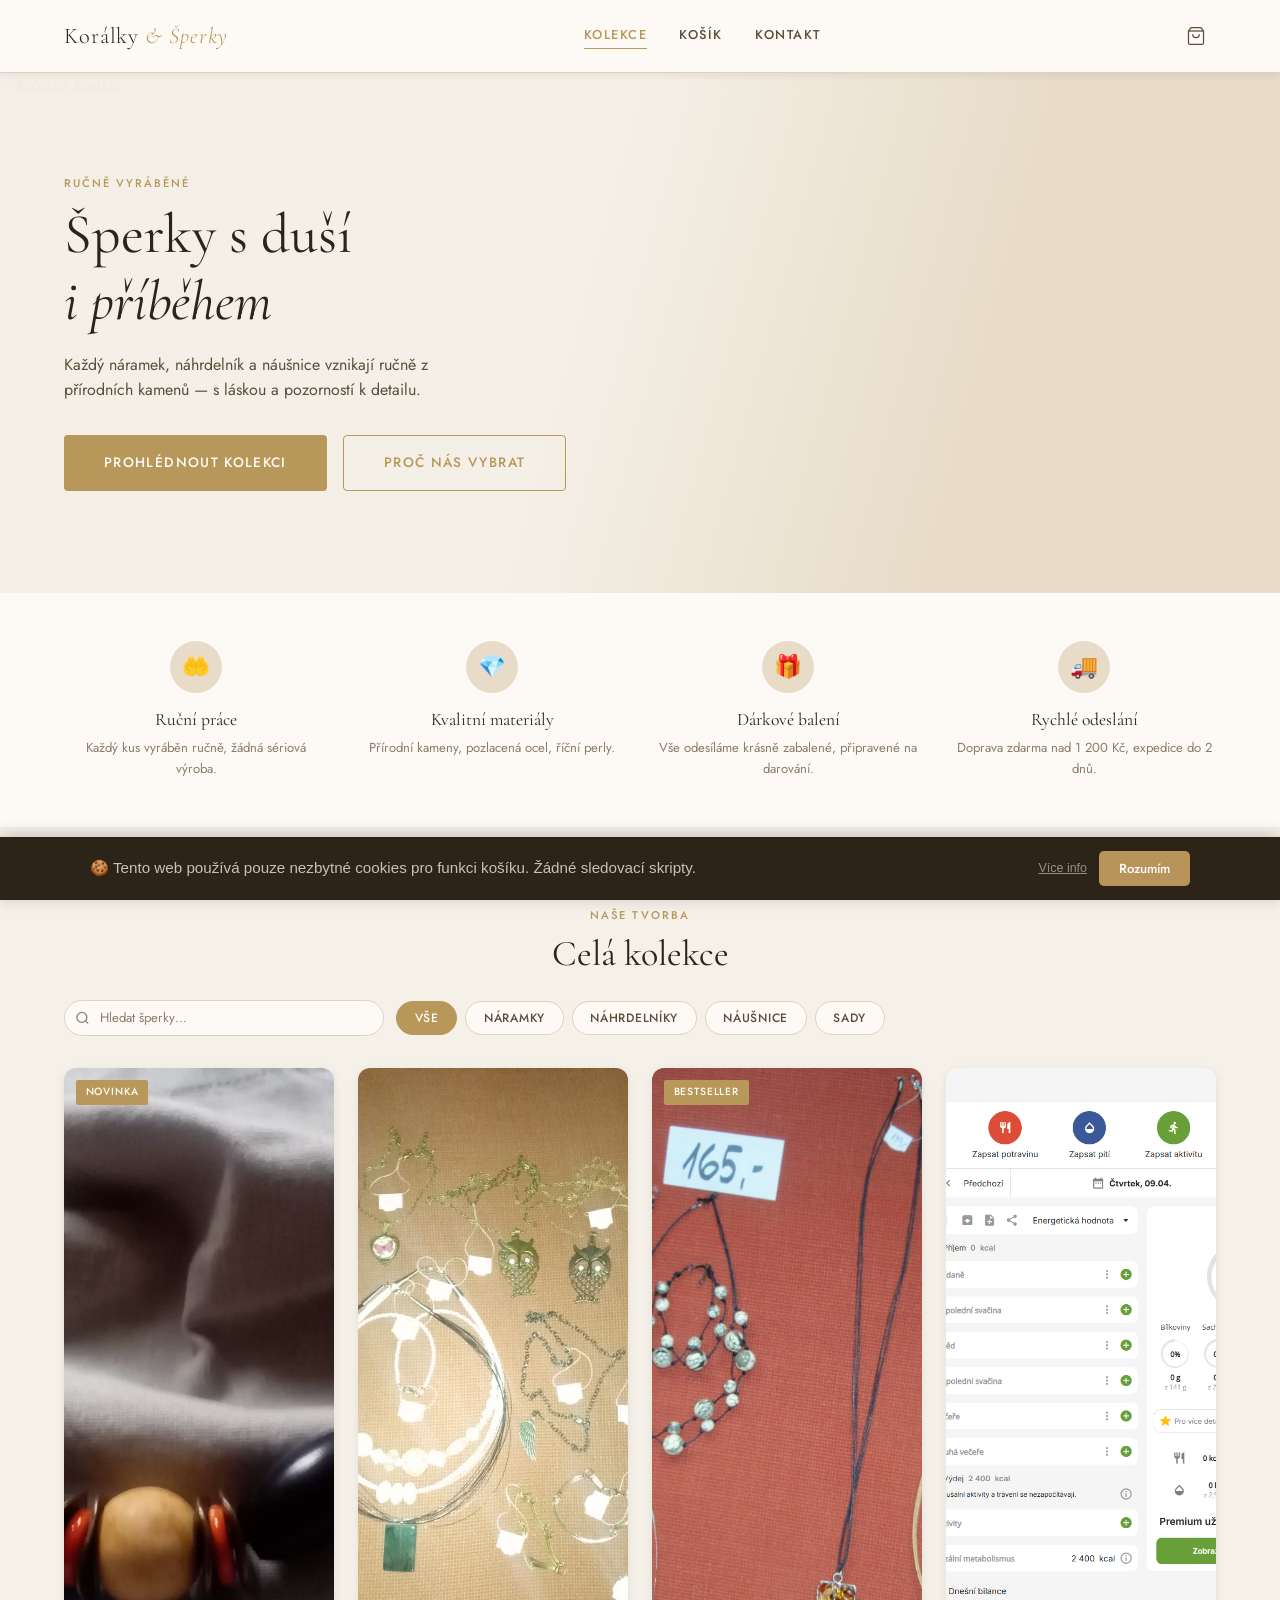
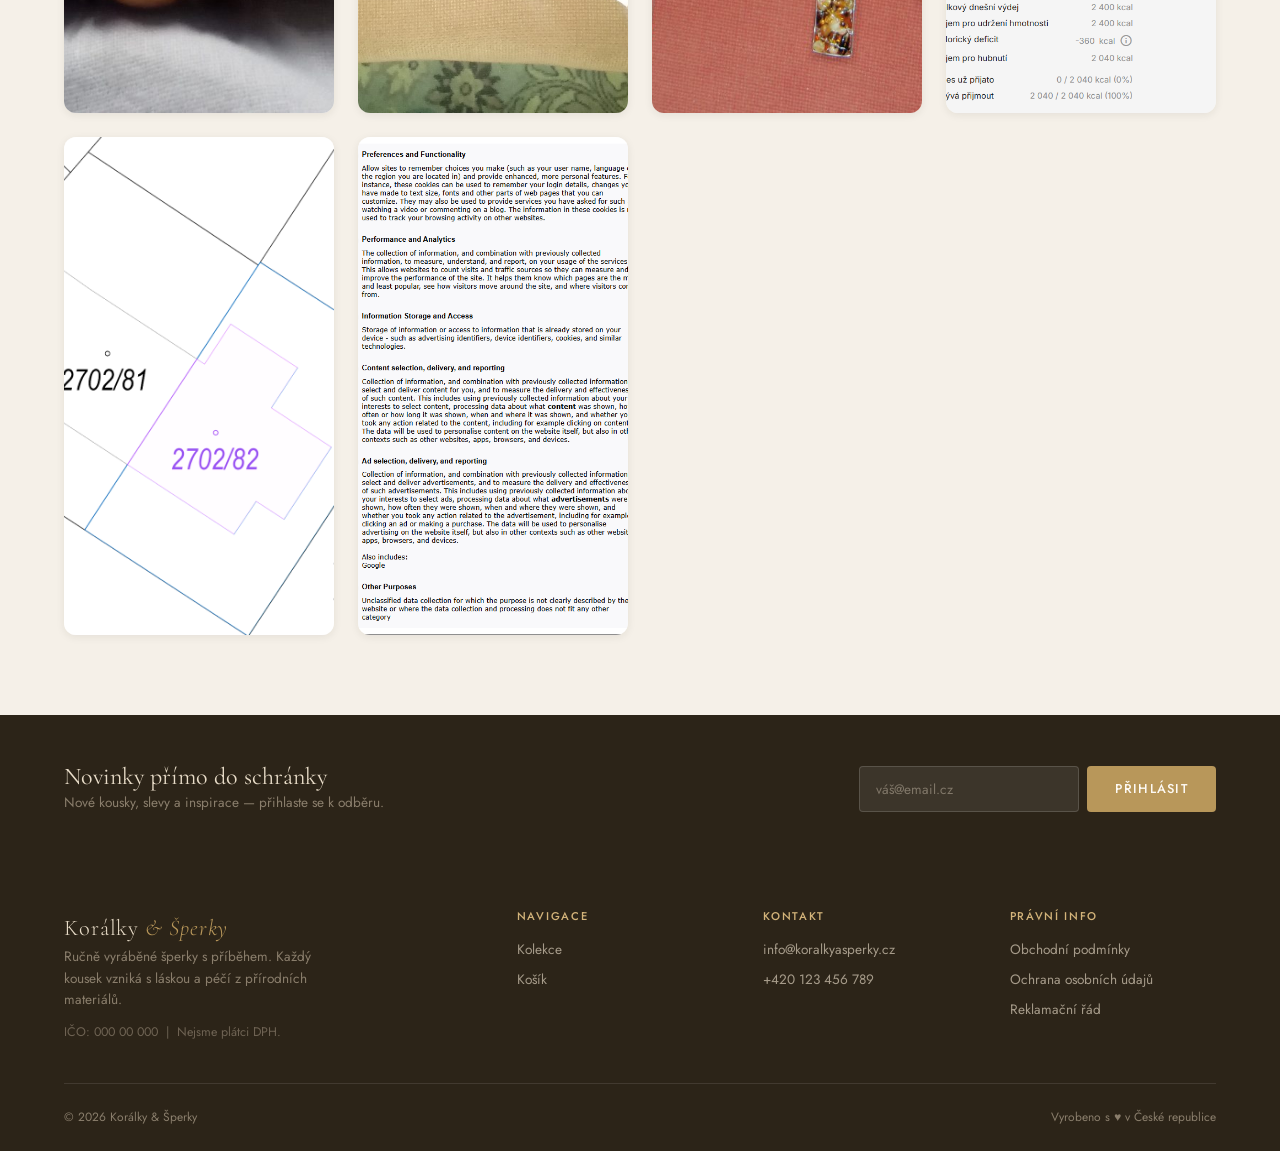
==== commit 998aa087: "Add files via upload" ====
--- a/index.html
+++ b/index.html
@@ -7,162 +7,99 @@
   <meta name="description" content="Ručně vyráběné šperky z přírodních kamenů. Náramky, náhrdelníky, náušnice a sady.">
   <link rel="stylesheet" href="style.css">
   <link rel="icon" type="image/svg+xml" href="favicon.svg">
-  <meta property="og:type"        content="website">
-  <meta property="og:title"       content="Korálky & Šperky — Ručně vyráběné šperky">
-  <meta property="og:description" content="Ručně vyráběné šperky z přírodních kamenů. Náramky, náhrdelníky, náušnice a sady.">
-  <meta property="og:image"       content="https://images.unsplash.com/photo-1617038260897-41a1f14a8ca0?w=1200&q=80">
-  <meta property="og:locale"      content="cs_CZ">
-  <meta name="twitter:card"       content="summary_large_image">
   <style>
     /* ── Hero ── */
     .hero {
-      position: relative;
-      overflow: hidden;
-      background: var(--sand);
-      min-height: 520px;
-      display: flex;
-      align-items: center;
+      position: relative; overflow: hidden;
+      background: var(--sand); min-height: 520px;
+      display: flex; align-items: center;
     }
     .hero::before {
-      content: '';
-      position: absolute;
-      inset: 0;
+      content: ''; position: absolute; inset: 0;
       background: linear-gradient(105deg, rgba(245,240,232,.96) 45%, transparent 75%);
       z-index: 1;
     }
     .hero__bg {
-      position: absolute;
-      inset: 0;
-      width: 100%; height: 100%;
-      object-fit: cover;
-      object-position: center right;
-      opacity: .7;
-    }
-    .hero__content {
-      position: relative;
-      z-index: 2;
-      max-width: 520px;
-    }
+      position: absolute; inset: 0; width: 100%; height: 100%;
+      object-fit: cover; object-position: center right; opacity: .7;
+    }
+    .hero__content { position: relative; z-index: 2; max-width: 520px; }
     .hero__content h1 { margin-bottom: 1rem; }
     .hero__content p  { font-size: 1rem; margin-bottom: 2rem; max-width: 380px; }
-    .hero__actions    { display: flex; gap: 1rem; flex-wrap: wrap; }
+    .hero__actions { display: flex; gap: 1rem; flex-wrap: wrap; }
 
     /* ── Proč my ── */
-    .why-grid {
-      display: grid;
-      grid-template-columns: repeat(auto-fit, minmax(200px, 1fr));
-      gap: 2rem;
-      text-align: center;
-    }
-    .why-item__icon {
-      width: 52px; height: 52px;
-      background: var(--sand);
-      border-radius: 50%;
-      display: flex; align-items: center; justify-content: center;
-      margin: 0 auto 1rem;
-      font-size: 1.4rem;
-    }
+    .why-grid { display: grid; grid-template-columns: repeat(auto-fit, minmax(200px, 1fr)); gap: 2rem; text-align: center; }
+    .why-item__icon { width: 52px; height: 52px; background: var(--sand); border-radius: 50%; display: flex; align-items: center; justify-content: center; margin: 0 auto 1rem; font-size: 1.4rem; }
     .why-item h4 { font-family: var(--font-serif); margin-bottom: .4rem; }
     .why-item p  { font-size: .82rem; color: var(--text-light); }
 
-    /* ── Filters ── */
-    .filters {
-      display: flex;
-      gap: .5rem;
-      flex-wrap: wrap;
-      margin-bottom: 2rem;
-    }
+    /* ── Search + Filters ── */
+    .shop-controls {
+      display: flex; align-items: center; gap: 12px;
+      flex-wrap: wrap; margin-bottom: 2rem;
+    }
+    .search-wrap {
+      position: relative; flex: 1; min-width: 200px; max-width: 320px;
+    }
+    .search-wrap svg {
+      position: absolute; left: 11px; top: 50%; transform: translateY(-50%);
+      color: var(--text-light); pointer-events: none;
+    }
+    #search-input {
+      width: 100%; padding: .48rem 1rem .48rem 2.2rem;
+      border: 1px solid var(--border); border-radius: 2rem;
+      background: var(--white); font-family: var(--font-sans); font-size: .82rem;
+      color: var(--text); outline: none; transition: border-color .2s;
+    }
+    #search-input:focus { border-color: var(--gold); }
+    #search-input::placeholder { color: var(--text-light); }
+
+    .filters { display: flex; gap: .5rem; flex-wrap: wrap; }
     .filter-btn {
-      padding: .45rem 1.1rem;
-      border-radius: 2rem;
-      border: 1px solid var(--border);
-      background: var(--white);
-      font-size: .75rem;
-      font-weight: 500;
-      letter-spacing: .06em;
-      text-transform: uppercase;
-      color: var(--text-mid);
-      cursor: pointer;
-      transition: all var(--transition);
-    }
-    .filter-btn:hover,
-    .filter-btn.active {
-      background: var(--gold);
-      border-color: var(--gold);
-      color: var(--white);
-    }
-
-    /* ── Out-of-stock overlay ── */
+      padding: .45rem 1.1rem; border-radius: 2rem;
+      border: 1px solid var(--border); background: var(--white);
+      font-size: .75rem; font-weight: 500; letter-spacing: .06em; text-transform: uppercase;
+      color: var(--text-mid); cursor: pointer; transition: all var(--transition);
+    }
+    .filter-btn:hover, .filter-btn.active { background: var(--gold); border-color: var(--gold); color: var(--white); }
+
+    /* ── No results ── */
+    .no-results { grid-column: 1/-1; text-align: center; padding: 3rem 0; color: var(--text-light); }
+    .no-results .icon { font-size: 2.5rem; margin-bottom: .75rem; opacity: .4; }
+
+    /* ── Out of stock ── */
     .product-card--soldout .product-card__img::after {
-      content: 'Vyprodáno';
-      position: absolute;
-      inset: 0;
-      background: rgba(44,36,24,.45);
-      display: flex; align-items: center; justify-content: center;
-      color: var(--cream);
-      font-size: .8rem;
-      font-weight: 500;
-      letter-spacing: .1em;
-      text-transform: uppercase;
+      content: 'Vyprodáno'; position: absolute; inset: 0;
+      background: rgba(44,36,24,.45); display: flex; align-items: center; justify-content: center;
+      color: var(--cream); font-size: .8rem; font-weight: 500; letter-spacing: .1em; text-transform: uppercase;
     }
     .product-card--soldout .btn { opacity: .5; cursor: not-allowed; pointer-events: none; }
 
-    /* ── Placeholder pro produkty bez fotky ── */
-    .product-card__img img[src=""] ,
-    .product-card__img img:not([src]) {
-      visibility: hidden;
-    }
+    /* ── Placeholder obrázku ── */
     .product-card__img--noimg {
-      background: var(--sand);
-      display: flex;
-      align-items: center;
-      justify-content: center;
-      min-height: 220px;
-      color: var(--text-light);
-      font-size: 2rem;
-      opacity: .4;
-    }
-
-    /* ── Newsletter strip ── */
-    .newsletter {
-      background: var(--text);
-      color: var(--cream);
-      padding: 3rem 0;
-    }
-    .newsletter-inner {
-      display: flex;
-      align-items: center;
-      justify-content: space-between;
-      gap: 2rem;
-      flex-wrap: wrap;
-    }
+      background: var(--sand); display: flex; align-items: center;
+      justify-content: center; min-height: 220px;
+      color: var(--text-light); font-size: 2rem; opacity: .3;
+    }
+
+    /* ── Newsletter ── */
+    .newsletter { background: var(--text); color: var(--cream); padding: 3rem 0; }
+    .newsletter-inner { display: flex; align-items: center; justify-content: space-between; gap: 2rem; flex-wrap: wrap; }
     .newsletter h3 { font-family: var(--font-serif); color: var(--sand); }
     .newsletter p  { color: var(--text-light); font-size: .85rem; }
-    .newsletter-form {
-      display: flex;
-      gap: .5rem;
-      flex-wrap: wrap;
-    }
+    .newsletter-form { display: flex; gap: .5rem; flex-wrap: wrap; }
     .newsletter-form input {
-      padding: .75rem 1rem;
-      border: 1px solid rgba(255,255,255,.15);
-      border-radius: var(--radius);
-      background: rgba(255,255,255,.08);
-      color: var(--cream);
-      font-family: var(--font-sans);
-      font-size: .85rem;
-      min-width: 220px;
+      padding: .75rem 1rem; border: 1px solid rgba(255,255,255,.15); border-radius: var(--radius);
+      background: rgba(255,255,255,.08); color: var(--cream);
+      font-family: var(--font-sans); font-size: .85rem; min-width: 220px;
     }
     .newsletter-form input::placeholder { color: rgba(232,220,200,.4); }
-    .newsletter-form input:focus {
-      outline: none;
-      border-color: var(--gold);
-    }
+    .newsletter-form input:focus { outline: none; border-color: var(--gold); }
   </style>
 </head>
 <body>
 
-  <!-- Header (inject) -->
   <div id="site-header"></div>
 
   <main>
@@ -170,15 +107,12 @@
     <section class="hero">
       <img class="hero__bg"
            src="https://images.unsplash.com/photo-1617038260897-41a1f14a8ca0?w=1200&q=80"
-           alt="Kolekce šperků"
-           loading="eager"
-           fetchpriority="high">
+           alt="Kolekce šperků" loading="eager" fetchpriority="high">
       <div class="container">
         <div class="hero__content">
           <span class="section-label">Ručně vyráběné</span>
-          <h1>Šperky s&nbsp;duší<br><em>i příběhem</em></h1>
-          <p>Každý náramek, náhrdelník a náušnice vznikají ručně z přírodních kamenů
-             — s láskou a pozorností k&nbsp;detailu.</p>
+          <h1 data-setting="hero-title">Šperky s&nbsp;duší<br><em>i příběhem</em></h1>
+          <p data-setting="hero-desc">Každý náramek, náhrdelník a náušnice vznikají ručně z přírodních kamenů — s láskou a pozorností k&nbsp;detailu.</p>
           <div class="hero__actions">
             <a href="#kolekce" class="btn btn-primary btn-lg">Prohlédnout kolekci</a>
             <a href="#proc-my" class="btn btn-outline btn-lg">Proč nás vybrat</a>
@@ -188,7 +122,7 @@
     </section>
 
     <!-- Proč my -->
-    <section class="section--sm" id="proc-my" style="background:var(--white);">
+    <section class="section--sm" id="proc-my" style="background:var(--white)">
       <div class="container">
         <div class="why-grid">
           <div class="why-item">
@@ -223,16 +157,23 @@
           <h2>Celá kolekce</h2>
         </div>
 
-        <!-- Filtry -->
-        <div class="filters" id="filters">
-          <button class="filter-btn active" data-filter="all">Vše</button>
-          <button class="filter-btn" data-filter="Náramky">Náramky</button>
-          <button class="filter-btn" data-filter="Náhrdelníky">Náhrdelníky</button>
-          <button class="filter-btn" data-filter="Náušnice">Náušnice</button>
-          <button class="filter-btn" data-filter="Sady">Sady</button>
-        </div>
-
-        <!-- Grid -->
+        <!-- Search + Filtry -->
+        <div class="shop-controls">
+          <div class="search-wrap">
+            <svg width="15" height="15" viewBox="0 0 24 24" fill="none" stroke="currentColor" stroke-width="2">
+              <circle cx="11" cy="11" r="8"/><path d="m21 21-4.35-4.35"/>
+            </svg>
+            <input type="search" id="search-input" placeholder="Hledat šperky…" autocomplete="off">
+          </div>
+          <div class="filters" id="filters">
+            <button class="filter-btn active" data-filter="all">Vše</button>
+            <button class="filter-btn" data-filter="Náramky">Náramky</button>
+            <button class="filter-btn" data-filter="Náhrdelníky">Náhrdelníky</button>
+            <button class="filter-btn" data-filter="Náušnice">Náušnice</button>
+            <button class="filter-btn" data-filter="Sady">Sady</button>
+          </div>
+        </div>
+
         <div class="product-grid" id="product-grid">
           <div class="empty-state">
             <div class="empty-state__icon">✦</div>
@@ -250,10 +191,7 @@
             <h3>Novinky přímo do schránky</h3>
             <p>Nové kousky, slevy a inspirace — přihlaste se k odběru.</p>
           </div>
-          <form class="newsletter-form"
-                action="https://formspree.io/f/mnjwzlpl"
-                method="POST"
-                onsubmit="handleNewsletter(event)">
+          <form class="newsletter-form" onsubmit="handleNewsletter(event)">
             <input type="hidden" name="_subject" value="Nový odběratel newsletteru">
             <input type="hidden" name="type" value="newsletter">
             <input type="email" name="email" placeholder="váš@email.cz" required>
@@ -264,66 +202,55 @@
     </section>
   </main>
 
-  <!-- Footer (inject) -->
   <div id="site-footer"></div>
 
   <script src="script.js"></script>
   <script>
-    /* ── Inicializace kolekce ─────────────────────────────── */
-    let allProducts = [];
+    let allProducts  = [];
     let activeFilter = 'all';
 
     async function initShop() {
       allProducts = await loadProducts();
       renderGrid(allProducts);
       initFilters();
+      initSearch(allProducts, filtered => renderGrid(filtered));
     }
 
     function renderGrid(products) {
       const grid = document.getElementById('product-grid');
       if (!products.length) {
         grid.innerHTML = `
-          <div class="empty-state" style="grid-column:1/-1">
-            <div class="empty-state__icon">🔍</div>
+          <div class="no-results">
+            <div class="icon">🔍</div>
             <h3>Žádné produkty nenalezeny</h3>
-            <p>Zkuste jiný filtr.</p>
+            <p>Zkuste jiný filtr nebo hledaný výraz.</p>
           </div>`;
         return;
       }
-
       grid.innerHTML = products.map(p => {
         const soldout = !p.inStock ? ' product-card--soldout' : '';
-        const badge = p.badge
-          ? `<span class="product-card__badge">${p.badge}</span>` : '';
-        const btnDisabled = !p.inStock ? 'disabled' : '';
-        /* Obrázek: pokud produkt nemá fotku, zobraz CSS placeholder místo broken image */
-        const imgSrc = p.images?.[0] || p.image || '';
+        const badge   = p.badge ? `<span class="product-card__badge">${p.badge}</span>` : '';
+        const imgSrc  = p.images?.[0] || p.image || '';
         const imgHtml = imgSrc
-          ? `<img src="${imgSrc}" alt="${p.name}" loading="lazy"
-                  onerror="this.style.visibility='hidden'">`
+          ? `<img src="${imgSrc}" alt="${p.name}" loading="lazy" onerror="this.style.visibility='hidden'">`
           : `<div class="product-card__img--noimg">◻</div>`;
-
         return `
           <article class="product-card${soldout}">
             <a href="product.html?id=${p.id}" class="product-card__img">
-              ${badge}
-              ${imgHtml}
+              ${badge}${imgHtml}
             </a>
             <div class="product-card__body">
               <p class="product-card__category">${p.category || ''}</p>
-              <h3 class="product-card__name">
-                <a href="product.html?id=${p.id}">${p.name}</a>
-              </h3>
+              <h3 class="product-card__name"><a href="product.html?id=${p.id}">${p.name}</a></h3>
               <p class="product-card__price">${formatPrice(p.price)}</p>
               <button class="btn btn-primary btn-sm btn-full"
-                      ${btnDisabled}
+                      ${!p.inStock ? 'disabled' : ''}
                       data-add-to-cart="${p.id}">
                 ${p.inStock ? 'Do košíku' : 'Vyprodáno'}
               </button>
             </div>
           </article>`;
       }).join('');
-
       initProductCards();
     }
 
@@ -333,10 +260,13 @@
           document.querySelectorAll('.filter-btn').forEach(b => b.classList.remove('active'));
           btn.classList.add('active');
           activeFilter = btn.dataset.filter;
-
-          const filtered = activeFilter === 'all'
-            ? allProducts
-            : allProducts.filter(p => p.category === activeFilter);
+          const search = document.getElementById('search-input')?.value?.trim().toLowerCase() || '';
+          let filtered = activeFilter === 'all' ? allProducts : allProducts.filter(p => p.category === activeFilter);
+          if (search) filtered = filtered.filter(p =>
+            p.name?.toLowerCase().includes(search) ||
+            p.description?.toLowerCase().includes(search) ||
+            p.material?.toLowerCase().includes(search)
+          );
           renderGrid(filtered);
         });
       });
@@ -345,28 +275,18 @@
     async function handleNewsletter(e) {
       e.preventDefault();
       const form = e.target;
-      const btn = form.querySelector('button[type="submit"]');
-      btn.textContent = 'Odesílám…';
-      btn.disabled = true;
-
+      const btn  = form.querySelector('button[type="submit"]');
+      const id   = CONFIG.shop?.formspree || 'mnjwzlpl';
+      btn.textContent = 'Odesílám…'; btn.disabled = true;
       try {
-        const res = await fetch(form.action, {
-          method: 'POST',
-          body: new FormData(form),
+        const res = await fetch(`https://formspree.io/f/${id}`, {
+          method: 'POST', body: new FormData(form),
           headers: { 'Accept': 'application/json' }
         });
-        if (res.ok) {
-          showToast('Děkujeme za přihlášení! 🌿', 'success');
-          form.reset();
-        } else {
-          showToast('Něco se pokazilo, zkuste to znovu.', 'error');
-        }
-      } catch {
-        showToast('Chyba připojení, zkuste to znovu.', 'error');
-      } finally {
-        btn.textContent = 'Přihlásit';
-        btn.disabled = false;
-      }
+        if (res.ok) { showToast('Děkujeme za přihlášení! 🌿', 'success'); form.reset(); }
+        else        showToast('Něco se pokazilo, zkuste to znovu.', 'error');
+      } catch { showToast('Chyba připojení.', 'error'); }
+      finally { btn.textContent = 'Přihlásit'; btn.disabled = false; }
     }
 
     document.addEventListener('DOMContentLoaded', initShop);
